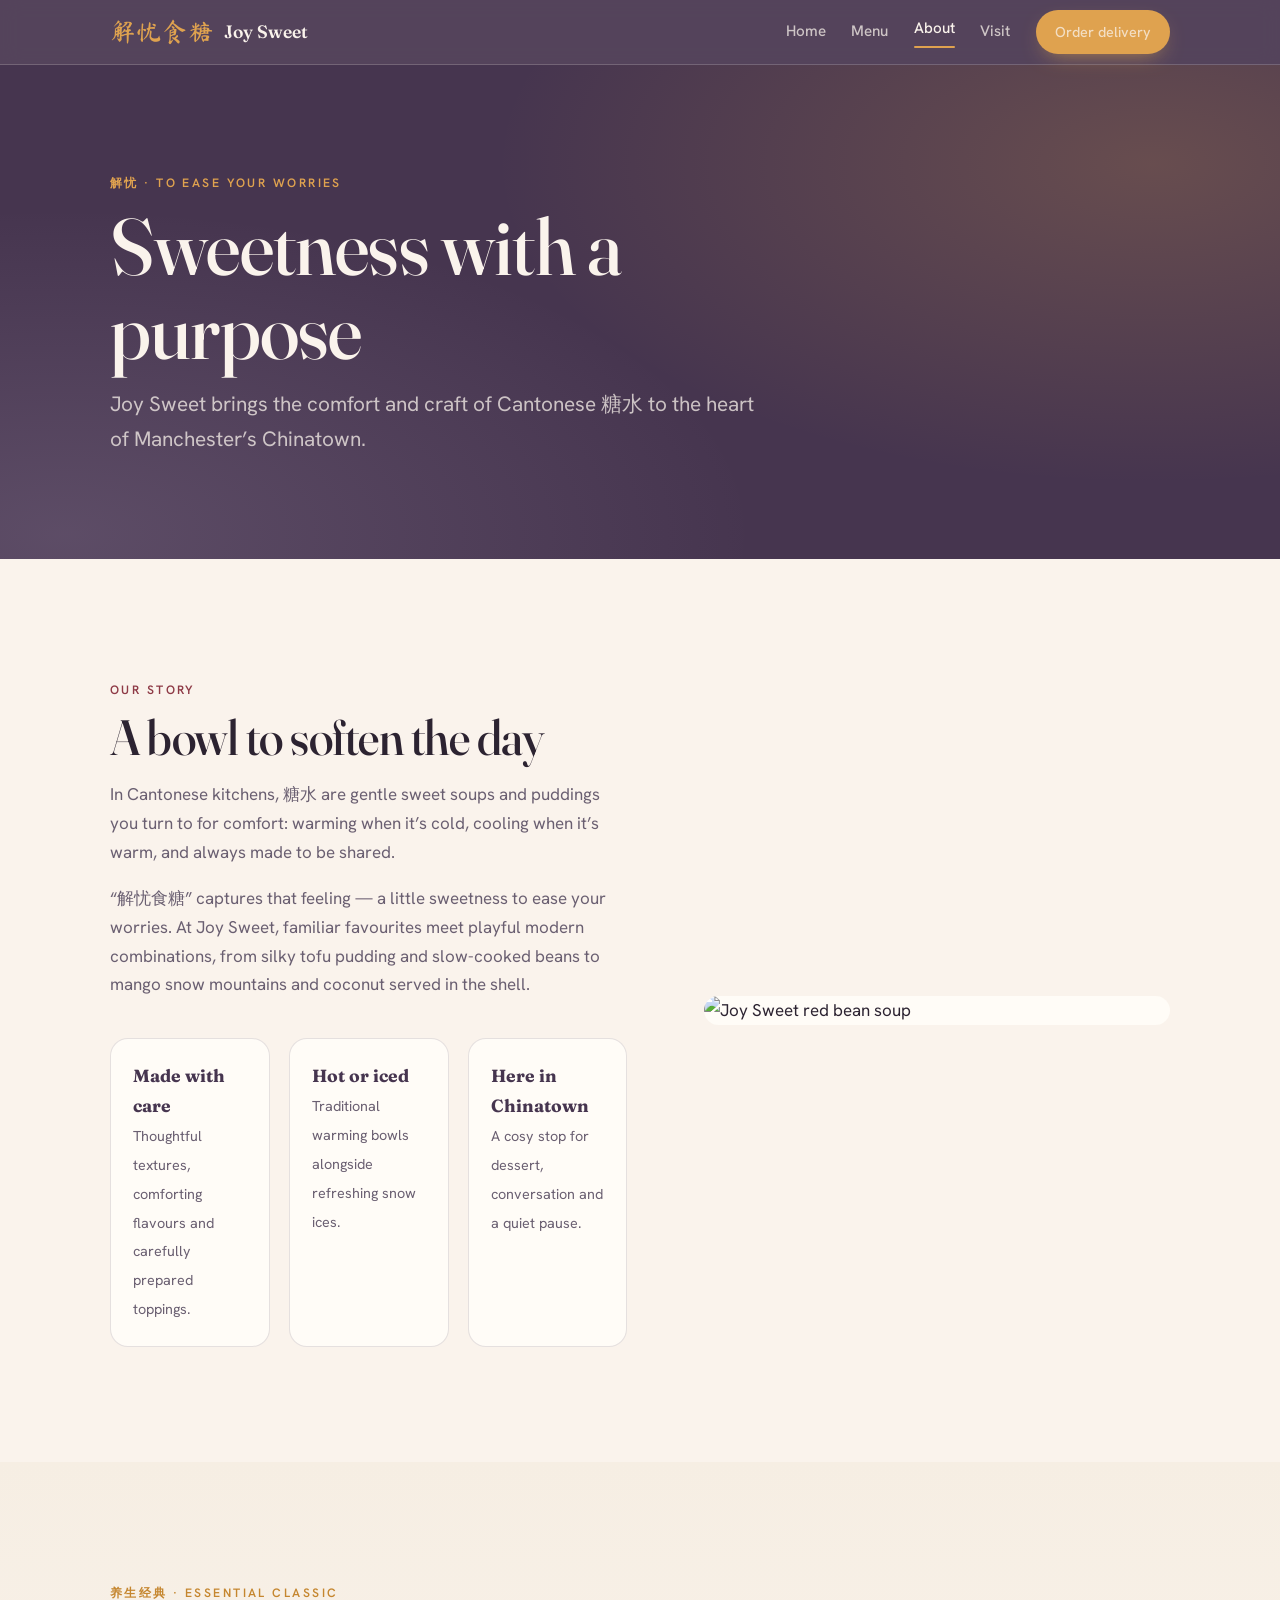
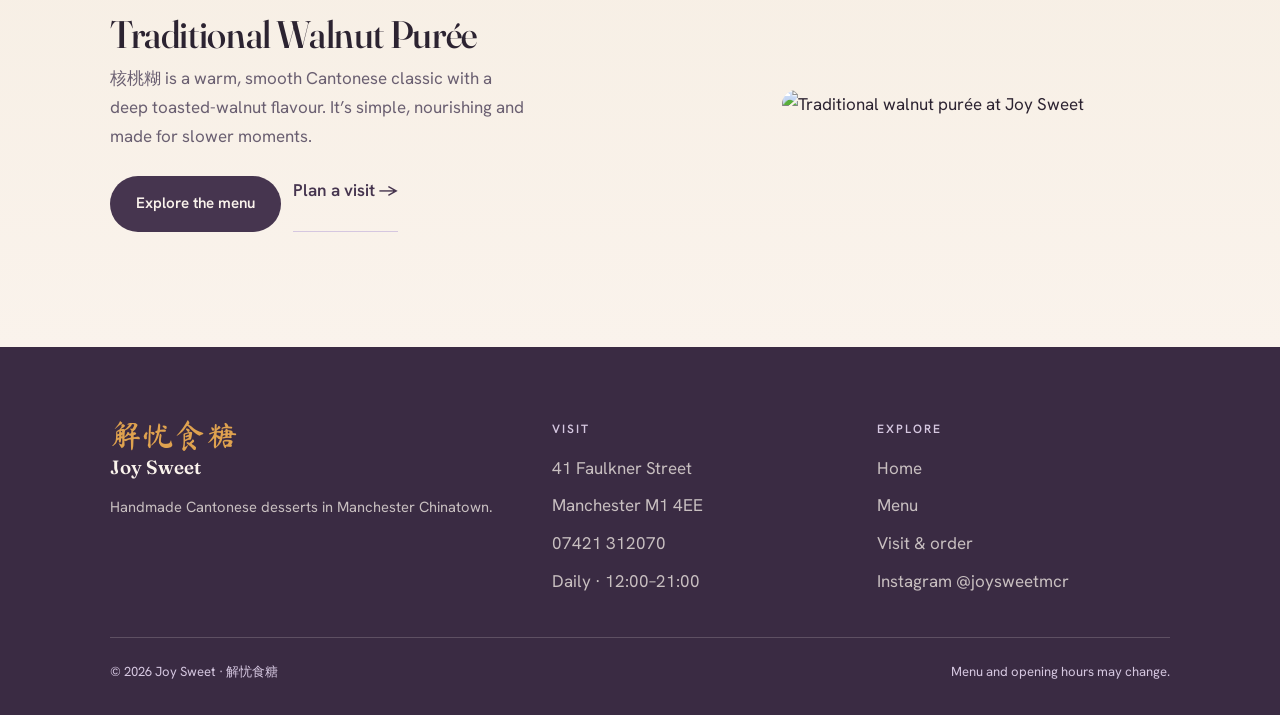
==== about.html @ 0fc414de "Add files via upload" ====
<!doctype html>
<html lang="en">
<head>
  <meta charset="UTF-8"><meta name="viewport" content="width=device-width, initial-scale=1.0">
  <title>Our Story | Joy Sweet · 解忧食糖</title>
  <meta name="description" content="Discover Joy Sweet’s comforting Cantonese dessert tradition in Manchester Chinatown.">
  <meta property="og:title" content="Our Story · Joy Sweet"><meta property="og:description" content="A little sweetness to ease your worries in Manchester Chinatown."><meta property="og:type" content="website"><meta property="og:image" content="https://joy-sweet-manchester-2.etant.chatgpt.site/images/og.png"><meta name="twitter:card" content="summary_large_image"><meta name="twitter:image" content="https://joy-sweet-manchester-2.etant.chatgpt.site/images/og.png">
  <link rel="preconnect" href="https://fonts.googleapis.com"><link rel="preconnect" href="https://fonts.gstatic.com" crossorigin><link href="https://fonts.googleapis.com/css2?family=Fraunces:ital,opsz,wght@0,9..144,400;0,9..144,500;0,9..144,600;1,9..144,400&family=Hanken+Grotesk:wght@400;500;600;700&family=Ma+Shan+Zheng&family=Noto+Serif+SC:wght@400;500;600&display=swap" rel="stylesheet"><link rel="stylesheet" href="/styles.css">
</head>
<body>
  <a class="skip-link" href="#main">Skip to content</a>
  <header class="nav"><div class="container nav__inner"><a class="brandmark" href="/" aria-label="Joy Sweet home"><span class="brush">解忧食糖</span><span class="en">Joy Sweet</span></a><button class="nav__toggle" id="navToggle" aria-label="Open menu" aria-expanded="false" aria-controls="navLinks"><svg viewBox="0 0 24 24" fill="none" stroke="currentColor" stroke-width="2" stroke-linecap="round" aria-hidden="true"><line x1="4" y1="7" x2="20" y2="7"/><line x1="4" y1="12" x2="20" y2="12"/><line x1="4" y1="17" x2="20" y2="17"/></svg></button><nav class="nav__links" id="navLinks" aria-label="Primary"><a href="/">Home</a><a href="/menu.html">Menu</a><a href="/about.html" aria-current="page">About</a><a href="/visit.html">Visit</a><a class="btn btn--honey" href="/visit.html#order">Order delivery</a></nav></div></header>

  <main id="main">
    <section class="page-hero"><div class="container"><span class="eyebrow">解忧 · To ease your worries</span><h1 class="display">Sweetness with a purpose</h1><p>Joy Sweet brings the comfort and craft of Cantonese 糖水 to the heart of Manchester’s Chinatown.</p></div></section>

    <section class="section"><div class="container intro-grid reveal"><div><span class="eyebrow" style="color:var(--bean)">Our story</span><h2 class="display">A bowl to soften the day</h2><p>In Cantonese kitchens, 糖水 are gentle sweet soups and puddings you turn to for comfort: warming when it’s cold, cooling when it’s warm, and always made to be shared.</p><p>“解忧食糖” captures that feeling — a little sweetness to ease your worries. At Joy Sweet, familiar favourites meet playful modern combinations, from silky tofu pudding and slow-cooked beans to mango snow mountains and coconut served in the shell.</p><div class="about-values"><div class="about-value"><b>Made with care</b><span>Thoughtful textures, comforting flavours and carefully prepared toppings.</span></div><div class="about-value"><b>Hot or iced</b><span>Traditional warming bowls alongside refreshing snow ices.</span></div><div class="about-value"><b>Here in Chinatown</b><span>A cosy stop for dessert, conversation and a quiet pause.</span></div></div></div><img src="/images/red-bean-soup-card.jpg" alt="Joy Sweet red bean soup"></div></section>

    <section class="section feature"><div class="container feature__grid reveal"><div><span class="eyebrow" style="color:var(--honey-deep)">养生经典 · Essential classic</span><h2 class="display">Traditional Walnut Purée</h2><p>核桃糊 is a warm, smooth Cantonese classic with a deep toasted-walnut flavour. It’s simple, nourishing and made for slower moments.</p><div class="page-actions"><a class="btn btn--ink" href="/menu.html">Explore the menu</a><a class="link-arrow" href="/visit.html">Plan a visit →</a></div></div><div class="feature__img"><img src="/images/walnut-puree.jpg" alt="Traditional walnut purée at Joy Sweet"></div></div></section>
  </main>

  <footer class="footer"><div class="container"><div class="footer__grid"><div><div class="brush">解忧食糖</div><div class="en">Joy Sweet</div><p>Handmade Cantonese desserts in Manchester Chinatown.</p></div><div><h4>Visit</h4><ul><li>41 Faulkner Street</li><li>Manchester M1 4EE</li><li><a href="tel:+447421312070">07421 312070</a></li><li>Daily · 12:00–21:00</li></ul></div><div><h4>Explore</h4><ul><li><a href="/">Home</a></li><li><a href="/menu.html">Menu</a></li><li><a href="/visit.html">Visit &amp; order</a></li><li><a href="https://www.instagram.com/joysweetmcr/" target="_blank" rel="noopener">Instagram @joysweetmcr</a></li></ul></div></div><div class="footer__bottom"><span>© <span data-current-year></span> Joy Sweet · 解忧食糖</span><span>Menu and opening hours may change.</span></div></div></footer>
  <script src="/site.js" defer></script>
</body>
</html>
---- styles.css ----
:root{
    --taro-deep:#46354F; --taro-deeper:#3A2B43; --taro:#7E6196; --taro-light:#D5C7E0;
    --cream:#FAF3EC; --milk:#FFFCF7; --honey:#DFA24F; --honey-deep:#C5862F;
    --bean:#8E3A46; --ink:#2C2331; --ink-soft:#6A5F71;
    --line:rgba(70,53,79,0.14); --line-dark:rgba(255,250,243,0.18); --cream-dim:rgba(250,243,236,0.74);
    --steam:rgba(255,250,243,0.9); --maxw:1140px;
  }
  *{box-sizing:border-box;}
  html{scroll-behavior:smooth;}
  body{margin:0;background:var(--cream);color:var(--ink);font-family:"Hanken Grotesk",system-ui,-apple-system,"Segoe UI",sans-serif;font-size:clamp(1rem,0.96rem + 0.2vw,1.0625rem);line-height:1.7;-webkit-font-smoothing:antialiased;text-rendering:optimizeLegibility;}
  img{max-width:100%;display:block;}
  a{color:inherit;}
  .display{font-family:"Fraunces",Georgia,serif;font-variation-settings:"opsz" 120;font-weight:500;line-height:1.05;letter-spacing:-0.01em;}
  .brush{font-family:"Ma Shan Zheng","Noto Serif SC",serif;font-weight:400;line-height:1;}
  .zh{font-family:"Noto Serif SC",serif;}
  .eyebrow{font-family:"Hanken Grotesk",sans-serif;font-weight:600;font-size:0.76rem;letter-spacing:0.2em;text-transform:uppercase;}
  .container{width:100%;max-width:var(--maxw);margin-inline:auto;padding-inline:clamp(1.25rem,5vw,2.5rem);}
  .section{padding-block:clamp(4.5rem,9vw,8rem);}
  .section--deep{background:var(--taro-deep);color:var(--cream);}
  section[id]{scroll-margin-top:84px;}

  .btn{display:inline-flex;align-items:center;gap:0.55em;padding:0.92em 1.65em;border-radius:999px;font-family:"Hanken Grotesk",sans-serif;font-weight:600;font-size:0.95rem;text-decoration:none;border:1.5px solid transparent;cursor:pointer;transition:transform .25s ease,background .25s ease,color .25s ease,border-color .25s ease;}
  .btn:active{transform:translateY(1px);}
  .btn--honey{background:var(--honey);color:#3a2912;box-shadow:0 8px 22px -10px rgba(223,162,79,.8);}
  .btn--honey:hover{background:var(--honey-deep);color:#2c1f0c;transform:translateY(-2px);}
  .btn--ghost{background:transparent;color:var(--cream);border-color:var(--line-dark);}
  .btn--ghost:hover{background:rgba(255,250,243,0.1);transform:translateY(-2px);}
  .btn .arrow{transition:transform .25s ease;}
  .btn:hover .arrow{transform:translateX(3px);}
  :focus-visible{outline:2.5px solid var(--honey);outline-offset:3px;border-radius:4px;}

  .nav{position:sticky;top:0;z-index:50;background:rgba(70,53,79,0.92);backdrop-filter:saturate(140%) blur(10px);color:var(--cream);border-bottom:1px solid var(--line-dark);}
  .nav__inner{display:flex;align-items:center;justify-content:space-between;min-height:64px;gap:1rem;}
  .brandmark{display:flex;align-items:center;gap:0.6rem;text-decoration:none;color:var(--cream);}
  .brandmark .brush{font-size:1.6rem;color:var(--honey);}
  .brandmark .en{font-family:"Fraunces",serif;font-variation-settings:"opsz" 40;font-weight:600;font-size:1.12rem;}
  .nav__links{display:flex;align-items:center;gap:1.6rem;}
  .nav__links a{text-decoration:none;font-weight:500;font-size:0.95rem;color:var(--cream-dim);transition:color .2s ease;}
  .nav__links a:hover{color:var(--cream);}
  .nav__links .btn{padding:0.62em 1.25em;font-size:0.9rem;}
  .nav__toggle{display:none;background:none;border:1px solid var(--line-dark);border-radius:10px;width:42px;height:38px;cursor:pointer;color:var(--cream);align-items:center;justify-content:center;}
  .nav__toggle svg{width:20px;height:20px;}

  .hero{position:relative;overflow:hidden;background:var(--taro-deep);color:var(--cream);padding-block:clamp(3rem,6vw,5rem) clamp(4rem,8vw,7rem);}
  .hero::before{content:"";position:absolute;inset:0;background:radial-gradient(120% 90% at 80% 22%,rgba(223,162,79,0.22),transparent 55%),radial-gradient(100% 80% at 10% 92%,rgba(213,199,224,0.18),transparent 60%);pointer-events:none;}
  .hero__grid{position:relative;display:grid;grid-template-columns:1.05fr 0.95fr;gap:clamp(1.5rem,4vw,3rem);align-items:center;}
  .hero__brand{margin:0.6rem 0 0.4rem;}
  .hero__brand .brush{display:block;font-size:clamp(3.4rem,9vw,6.4rem);color:var(--cream);text-shadow:0 2px 30px rgba(0,0,0,0.25);}
  .hero__brand .en{display:block;font-family:"Fraunces",serif;font-variation-settings:"opsz" 140;font-weight:500;font-size:clamp(1.6rem,3.4vw,2.4rem);color:var(--honey);margin-top:0.1rem;}
  .hero__eyebrow{color:var(--taro-light);display:inline-flex;align-items:center;gap:0.7rem;}
  .hero__eyebrow::before{content:"";width:26px;height:1.5px;background:var(--honey);display:inline-block;}
  .hero__lead{font-size:clamp(1.12rem,1.4vw + 0.8rem,1.42rem);line-height:1.55;color:var(--cream);max-width:30ch;margin:1.1rem 0 1.8rem;}
  .hero__cta{display:flex;flex-wrap:wrap;gap:0.8rem;}
  .hero__art{position:relative;display:flex;align-items:center;justify-content:center;}
  .plate{position:relative;width:min(100%,420px);aspect-ratio:1/1;border-radius:50%;background:radial-gradient(circle at 50% 42%,#FFFFFF 0%,#FCF6EE 62%,#F4EAD9 100%);box-shadow:0 0 0 1px rgba(255,250,243,0.25),0 0 0 12px rgba(255,250,243,0.06),0 40px 70px -34px rgba(0,0,0,0.65);display:flex;align-items:center;justify-content:center;overflow:hidden;}
  .plate img{width:90%;height:90%;object-fit:contain;filter:drop-shadow(0 12px 18px rgba(60,40,70,0.18));}
  .steam{position:absolute;top:-6%;left:50%;transform:translateX(-50%);width:46%;height:48%;pointer-events:none;z-index:2;}
  .steam path{opacity:0;}
  @media (prefers-reduced-motion:no-preference){.steam path{animation:steamRise 4.6s ease-in-out infinite;}.steam .s1{animation-delay:0s;}.steam .s2{animation-delay:1.5s;}.steam .s3{animation-delay:2.8s;}}
  @media (prefers-reduced-motion:reduce){.steam path{opacity:0.4;}}
  @keyframes steamRise{0%{opacity:0;transform:translateY(8px);}25%{opacity:0.5;}70%{opacity:0.28;}100%{opacity:0;transform:translateY(-14px);}}

  .story__grid{display:grid;grid-template-columns:1.25fr 0.75fr;gap:clamp(2rem,5vw,4rem);align-items:center;}
  .story h2{margin:0.6rem 0 0;font-size:clamp(2rem,1.4rem + 2.6vw,3.1rem);}
  .story p{color:var(--ink-soft);max-width:54ch;margin:1.2rem 0 0;}
  .story p strong{color:var(--ink);font-weight:600;}
  .marks{display:flex;flex-wrap:wrap;gap:1.4rem 2rem;margin-top:2rem;padding-top:1.6rem;border-top:1px solid var(--line);}
  .mark{display:flex;flex-direction:column;line-height:1.2;}
  .mark b{font-family:"Fraunces",serif;font-variation-settings:"opsz" 40;font-weight:600;font-size:1.05rem;color:var(--taro-deep);}
  .mark span{font-size:0.85rem;color:var(--ink-soft);}
  .story__art{display:flex;align-items:center;justify-content:center;}
  .story__circle{width:min(100%,330px);aspect-ratio:1/1;border-radius:50%;background:radial-gradient(circle at 50% 45%,#FFFDF9,#F3E8D7);box-shadow:0 26px 50px -34px rgba(70,53,79,0.55),0 0 0 1px var(--line);display:flex;align-items:center;justify-content:center;overflow:hidden;}
  .story__circle img{width:92%;height:92%;object-fit:contain;}

  .feature{background:linear-gradient(180deg,#F6EEE3,var(--cream));}
  .feature__grid{display:grid;grid-template-columns:1fr 0.8fr;gap:clamp(1.5rem,5vw,3.5rem);align-items:center;}
  .feature h2{margin:0.5rem 0 0.6rem;font-size:clamp(1.7rem,1.3rem + 1.8vw,2.4rem);}
  .feature p{margin:0;color:var(--ink-soft);max-width:42ch;}
  .feature__img{display:flex;justify-content:center;}
  .feature__img img{width:min(100%,330px);border-radius:18px;box-shadow:0 24px 46px -28px rgba(70,53,79,0.55);}

  .menu__head{display:flex;flex-wrap:wrap;align-items:flex-end;justify-content:space-between;gap:1rem;margin-bottom:3rem;}
  .menu__head h2{margin:0.5rem 0 0;font-size:clamp(2rem,1.4rem + 2.6vw,3rem);}
  .menu__head p{margin:0;color:var(--ink-soft);max-width:34ch;}
  .cat{margin-bottom:3rem;}
  .cat:last-child{margin-bottom:0;}
  .cat__head{display:flex;align-items:center;gap:0.9rem;margin-bottom:1.5rem;}
  .cat__head .eyebrow{color:var(--taro);white-space:nowrap;}
  .cat__head .cat__zh{color:var(--bean);font-size:1.05rem;white-space:nowrap;}
  .cat__head .rule{flex:1;height:1px;background:var(--line);}
  .menu__grid{display:grid;grid-template-columns:repeat(3,1fr);gap:1.4rem;}
  .card{background:var(--milk);border:1px solid var(--line);border-radius:20px;overflow:hidden;display:flex;flex-direction:column;transition:transform .3s ease,box-shadow .3s ease,border-color .3s ease;}
  .card:hover{transform:translateY(-5px);box-shadow:0 22px 40px -26px rgba(46,35,49,0.45);border-color:transparent;}
  .card__media{aspect-ratio:5/4;background:#FFFFFF;display:flex;align-items:center;justify-content:center;position:relative;padding:14px;border-bottom:1px solid var(--line);}
  .card__media img{width:100%;height:100%;object-fit:contain;}
  .card__media img.card-image--compact{width:82%;height:82%;margin:9% auto;}
  .card__body{padding:1.05rem 1.25rem 1.35rem;display:flex;flex-direction:column;gap:0.15rem;flex:1;}
  .card__titles{display:flex;align-items:baseline;justify-content:space-between;gap:0.6rem;}
  .card h3{font-family:"Fraunces",serif;font-variation-settings:"opsz" 36;font-weight:600;font-size:1.15rem;margin:0;line-height:1.2;}
  .card__zh{font-family:"Noto Serif SC",serif;font-size:0.92rem;color:var(--taro);margin-top:0.05rem;}
  .card__price{font-family:"Fraunces",serif;font-weight:600;font-size:1.02rem;color:var(--bean);white-space:nowrap;}
  .card__price--new{color:var(--honey-deep);}
  .card__desc{font-size:0.9rem;color:var(--ink-soft);line-height:1.5;margin-top:0.45rem;}
  .badge{position:absolute;top:0.7rem;left:0.7rem;background:var(--taro-deep);color:var(--cream);font-size:0.68rem;font-weight:700;letter-spacing:0.05em;padding:0.3em 0.75em;border-radius:999px;text-transform:uppercase;}
  .menu__foot{margin-top:2.6rem;display:flex;flex-wrap:wrap;align-items:center;gap:0.4rem 1.4rem;font-size:0.95rem;color:var(--ink-soft);}
  .menu__foot a{color:var(--taro-deep);font-weight:600;text-decoration:none;border-bottom:1.5px solid var(--taro-light);}
  .menu__foot a:hover{border-color:var(--taro-deep);}

  .build__head{margin-bottom:2.4rem;}
  .build__head h2{margin:0.5rem 0 0.5rem;font-size:clamp(2rem,1.4rem + 2.6vw,3rem);color:var(--cream);}
  .build__head p{margin:0;color:var(--taro-light);max-width:46ch;}
  .build__grid{display:grid;grid-template-columns:0.8fr 1.2fr;gap:clamp(2rem,5vw,4rem);}
  .build__col h3{font-family:"Fraunces",serif;font-variation-settings:"opsz" 40;font-weight:600;color:var(--honey);font-size:1.15rem;margin:0 0 1rem;letter-spacing:0.01em;}
  .blist{list-style:none;margin:0;padding:0;}
  .blist li{display:flex;align-items:baseline;gap:0.5rem;padding:0.5rem 0;border-bottom:1px solid var(--line-dark);}
  .blist .bz{font-family:"Noto Serif SC",serif;color:var(--cream);font-size:1rem;}
  .blist .be{color:var(--taro-light);font-size:0.85rem;}
  .blist .bl{flex:1;border-bottom:1px dotted rgba(255,250,243,0.28);transform:translateY(-3px);min-width:18px;}
  .blist .bp{color:var(--honey);font-weight:600;font-size:0.95rem;white-space:nowrap;}
  .toppings .blist{column-count:2;column-gap:2rem;}
  .toppings .blist li{break-inside:avoid;}

  .fullmenu__head{text-align:center;max-width:46ch;margin:0 auto 2.6rem;}
  .fullmenu__head h2{margin:0.5rem 0 0.6rem;font-size:clamp(2rem,1.4rem + 2.6vw,3rem);}
  .fullmenu__head p{margin:0;color:var(--ink-soft);}
  .sheets{display:flex;flex-direction:column;gap:1.4rem;max-width:720px;margin:0 auto;}
  .sheet{display:block;width:100%;padding:0;border:1px solid var(--line);border-radius:14px;overflow:hidden;background:#fff;cursor:zoom-in;box-shadow:0 18px 40px -30px rgba(70,53,79,0.5);transition:transform .25s ease,box-shadow .25s ease;}
  .sheet:hover{transform:translateY(-3px);box-shadow:0 26px 50px -30px rgba(70,53,79,0.6);}
  .sheet img{width:100%;}
  .lightbox{position:fixed;inset:0;z-index:100;background:rgba(40,28,45,0.92);display:none;align-items:center;justify-content:center;padding:3vmin;cursor:zoom-out;}
  .lightbox.open{display:flex;}
  .lightbox img{max-width:96vw;max-height:94vh;border-radius:8px;box-shadow:0 30px 80px rgba(0,0,0,0.6);}
  .lightbox__close{position:absolute;top:18px;right:22px;color:var(--cream);font-size:2rem;line-height:1;background:none;border:none;cursor:pointer;}

  .visit__top{position:relative;height:48px;margin-top:-1px;}
  .visit__top svg{display:block;width:100%;height:100%;}
  .visit__grid{display:grid;grid-template-columns:1fr 0.9fr;gap:clamp(2rem,5vw,4rem);align-items:start;}
  .visit h2{margin:0.5rem 0 1.4rem;font-size:clamp(2rem,1.4rem + 2.6vw,3rem);color:var(--cream);}
  .info{display:flex;flex-direction:column;gap:1.4rem;}
  .info__row{display:flex;gap:0.9rem;align-items:flex-start;}
  .info__row svg{flex:none;width:22px;height:22px;color:var(--honey);margin-top:0.2rem;}
  .info__row .lbl{font-size:0.75rem;letter-spacing:0.16em;text-transform:uppercase;color:var(--taro-light);font-weight:600;}
  .info__row .val{color:var(--cream);line-height:1.55;}
  .info__row .val a{color:var(--cream);text-decoration:none;border-bottom:1px solid var(--line-dark);}
  .info__row .val a:hover{border-color:var(--honey);}
  .order-row{display:flex;flex-wrap:wrap;gap:0.7rem;margin-top:2rem;}
  .ig-link{display:inline-flex;align-items:center;gap:0.5rem;margin-top:1.4rem;color:var(--taro-light);text-decoration:none;font-weight:500;}
  .ig-link:hover{color:var(--cream);}
  .ig-link svg{width:20px;height:20px;}
  .locard{background:linear-gradient(160deg,#52406B,#3C2D49);border:1px solid var(--line-dark);border-radius:22px;padding:1.8rem;box-shadow:0 30px 60px -40px rgba(0,0,0,0.7);}
  .locard__pin{display:flex;align-items:center;gap:0.8rem;margin-bottom:1.1rem;}
  .locard__pin svg{width:40px;height:40px;color:var(--honey);}
  .locard__pin .brush{font-size:1.7rem;color:var(--cream);}
  .locard__addr{font-family:"Fraunces",serif;font-variation-settings:"opsz" 40;font-weight:500;font-size:1.32rem;color:var(--cream);line-height:1.3;}
  .locard__sub{color:var(--taro-light);margin:0.4rem 0 1.4rem;font-size:0.95rem;}
  .locard hr{border:none;border-top:1px solid var(--line-dark);margin:1.3rem 0;}
  .locard__hours{display:grid;grid-template-columns:auto auto;gap:0.4rem 1.2rem;font-size:0.95rem;color:var(--cream-dim);}
  .locard__hours b{color:var(--cream);font-weight:600;}

  .footer{background:var(--taro-deeper);color:var(--cream-dim);padding-block:clamp(3rem,6vw,4.5rem) 2rem;}
  .footer__grid{display:grid;grid-template-columns:1.4fr 1fr 1fr;gap:2rem;}
  .footer .brush{font-size:2rem;color:var(--honey);}
  .footer .en{font-family:"Fraunces",serif;font-variation-settings:"opsz" 40;font-weight:600;color:var(--cream);font-size:1.2rem;}
  .footer p{margin:0.7rem 0 0;font-size:0.92rem;line-height:1.6;}
  .footer h4{font-size:0.75rem;letter-spacing:0.16em;text-transform:uppercase;color:var(--taro-light);margin:0 0 0.9rem;font-weight:600;}
  .footer ul{list-style:none;padding:0;margin:0;display:flex;flex-direction:column;gap:0.55rem;}
  .footer a{text-decoration:none;color:var(--cream-dim);}
  .footer a:hover{color:var(--cream);}
  .footer__bottom{margin-top:2.6rem;padding-top:1.4rem;border-top:1px solid var(--line-dark);display:flex;flex-wrap:wrap;gap:0.6rem 1.5rem;justify-content:space-between;font-size:0.82rem;color:var(--taro-light);}

  .reveal{opacity:0;transform:translateY(20px);transition:opacity .7s ease,transform .7s ease;}
  .reveal.is-visible{opacity:1;transform:none;}
  @media (prefers-reduced-motion:reduce){.reveal{opacity:1;transform:none;transition:none;}}

  @media (max-width:920px){
    .hero__grid{grid-template-columns:1fr;}
    .hero__art{order:-1;}
    .plate{width:min(72%,340px);}
    .story__grid{grid-template-columns:1fr;}
    .story__art{order:-1;}
    .feature__grid{grid-template-columns:1fr;}
    .feature__img{order:-1;}
    .visit__grid{grid-template-columns:1fr;}
    .menu__grid{grid-template-columns:repeat(2,1fr);}
    .build__grid{grid-template-columns:1fr;}
    .footer__grid{grid-template-columns:1fr 1fr;}
  }
  @media (max-width:680px){
    .nav__links{position:absolute;top:64px;left:0;right:0;flex-direction:column;align-items:stretch;gap:0;background:var(--taro-deep);border-bottom:1px solid var(--line-dark);padding:0.6rem 1.25rem 1.1rem;display:none;}
    .nav__links.is-open{display:flex;}
    .nav__links a{padding:0.7rem 0;border-bottom:1px solid var(--line-dark);}
    .nav__links .btn{margin-top:0.7rem;justify-content:center;}
    .nav__toggle{display:inline-flex;}
    .menu__grid{grid-template-columns:1fr;}
    .toppings .blist{column-count:1;}
    .footer__grid{grid-template-columns:1fr;}
  }

  .nav__links a[aria-current="page"]{color:var(--cream);}
  .nav__links a[aria-current="page"]::after{content:"";display:block;height:2px;margin-top:0.2rem;background:var(--honey);border-radius:999px;}
  .page-hero{background:var(--taro-deep);color:var(--cream);padding-block:clamp(3.5rem,8vw,6.5rem);position:relative;overflow:hidden;}
  .page-hero::before{content:"";position:absolute;inset:0;background:radial-gradient(95% 120% at 90% 20%,rgba(223,162,79,.22),transparent 54%),radial-gradient(90% 110% at 5% 95%,rgba(213,199,224,.16),transparent 60%);}
  .page-hero .container{position:relative;}
  .page-hero h1{font-size:clamp(2.6rem,1.8rem + 4vw,5rem);margin:0.5rem 0 0.85rem;max-width:11ch;}
  .page-hero p{font-size:clamp(1.05rem,.95rem + .5vw,1.3rem);max-width:54ch;color:var(--cream-dim);margin:0;}
  .page-hero .eyebrow{color:var(--honey);}
  .intro-grid{display:grid;grid-template-columns:1fr .9fr;gap:clamp(2rem,6vw,5rem);align-items:center;}
  .intro-grid h2{font-size:clamp(2rem,1.4rem + 2.6vw,3.1rem);margin:.5rem 0 1rem;}
  .intro-grid p{color:var(--ink-soft);max-width:58ch;}
  .intro-grid img{border-radius:24px;background:var(--milk);box-shadow:0 28px 56px -38px rgba(70,53,79,.7);}
  .home-favourites{background:linear-gradient(180deg,var(--cream),#F6EEE3);}
  .section-heading{display:flex;align-items:end;justify-content:space-between;gap:1.5rem;margin-bottom:2.6rem;}
  .section-heading h2{font-size:clamp(2rem,1.4rem + 2.6vw,3rem);margin:.5rem 0 0;}
  .section-heading p{margin:0;color:var(--ink-soft);max-width:34ch;}
  .quick-visit{display:grid;grid-template-columns:1.15fr .85fr;gap:1.5rem;align-items:stretch;}
  .quick-visit__panel{background:var(--taro-deep);color:var(--cream);padding:clamp(2rem,5vw,4rem);border-radius:26px;}
  .quick-visit__panel h2{font-size:clamp(2rem,1.4rem + 2.6vw,3rem);margin:.5rem 0 1rem;}
  .quick-visit__panel p{color:var(--taro-light);max-width:46ch;}
  .quick-visit__facts{display:grid;gap:1rem;margin:1.8rem 0;}
  .quick-visit__facts strong{display:block;color:var(--honey);font-size:.76rem;letter-spacing:.14em;text-transform:uppercase;}
  .quick-visit__art{border-radius:26px;overflow:hidden;background:var(--milk);display:flex;align-items:center;justify-content:center;min-height:320px;}
  .quick-visit__art img{width:90%;height:90%;object-fit:contain;}
  .menu-note{background:#F2E6D9;border:1px solid var(--line);border-radius:18px;padding:1rem 1.2rem;margin-bottom:3rem;color:var(--ink-soft);}
  .menu-note strong{color:var(--bean);}
  .price-sections{display:grid;gap:3.5rem;}
  .price-section__head{display:flex;align-items:center;gap:.9rem;margin-bottom:1rem;}
  .price-section__head h2{font-family:"Fraunces",serif;font-size:clamp(1.45rem,1.2rem + 1vw,2rem);margin:0;color:var(--taro-deep);}
  .price-section__head .zh{color:var(--bean);}
  .price-section__head::after{content:"";height:1px;background:var(--line);flex:1;}
  .price-list{display:grid;grid-template-columns:repeat(2,minmax(0,1fr));gap:.7rem 2rem;}
  .price-item{display:grid;grid-template-columns:minmax(0,1fr) auto;gap:.15rem 1rem;padding:.82rem 0;border-bottom:1px solid var(--line);align-items:baseline;}
  .price-item__name{font-family:"Fraunces",serif;font-weight:600;line-height:1.25;}
  .price-item__zh{grid-column:1;color:var(--taro);font-family:"Noto Serif SC",serif;font-size:.88rem;}
  .price-item__price{grid-column:2;grid-row:1 / span 2;color:var(--bean);font-family:"Fraunces",serif;font-weight:600;white-space:nowrap;}
  .menu-sheets{background:linear-gradient(180deg,#F6EEE3,var(--cream));}
  .menu-page .menu-note,.menu-page .price-sections{display:none;}
  .about-values{display:grid;grid-template-columns:repeat(3,1fr);gap:1.2rem;margin-top:2.4rem;}
  .about-value{padding:1.4rem;border:1px solid var(--line);border-radius:18px;background:var(--milk);}
  .about-value b{font-family:"Fraunces",serif;color:var(--taro-deep);display:block;font-size:1.1rem;}
  .about-value span{color:var(--ink-soft);font-size:.9rem;}
  .visit-page{background:var(--taro-deep);color:var(--cream);}
  .visit-page .visit__grid{padding-block:clamp(4.5rem,9vw,8rem);}
  .map-card{min-height:440px;display:flex;flex-direction:column;justify-content:center;}
  .page-actions{display:flex;flex-wrap:wrap;gap:.75rem;margin-top:1.6rem;}
  .btn--ink{background:var(--taro-deep);color:var(--cream);}
  .btn--ink:hover{background:var(--taro-deeper);transform:translateY(-2px);}
  .link-arrow{color:var(--taro-deep);font-weight:600;text-decoration:none;border-bottom:1.5px solid var(--taro-light);}
  .link-arrow:hover{border-color:var(--taro-deep);}
  .skip-link{position:fixed;left:1rem;top:1rem;z-index:200;background:var(--honey);color:var(--ink);padding:.7rem 1rem;border-radius:10px;transform:translateY(-150%);transition:transform .2s;}
  .skip-link:focus{transform:none;}
  @media (max-width:920px){.intro-grid,.quick-visit{grid-template-columns:1fr;}.quick-visit__art{min-height:260px;}.about-values{grid-template-columns:1fr;}}
  @media (max-width:680px){.price-list{grid-template-columns:1fr;}.section-heading{align-items:start;flex-direction:column;}.nav__links a[aria-current="page"]::after{display:none;}}
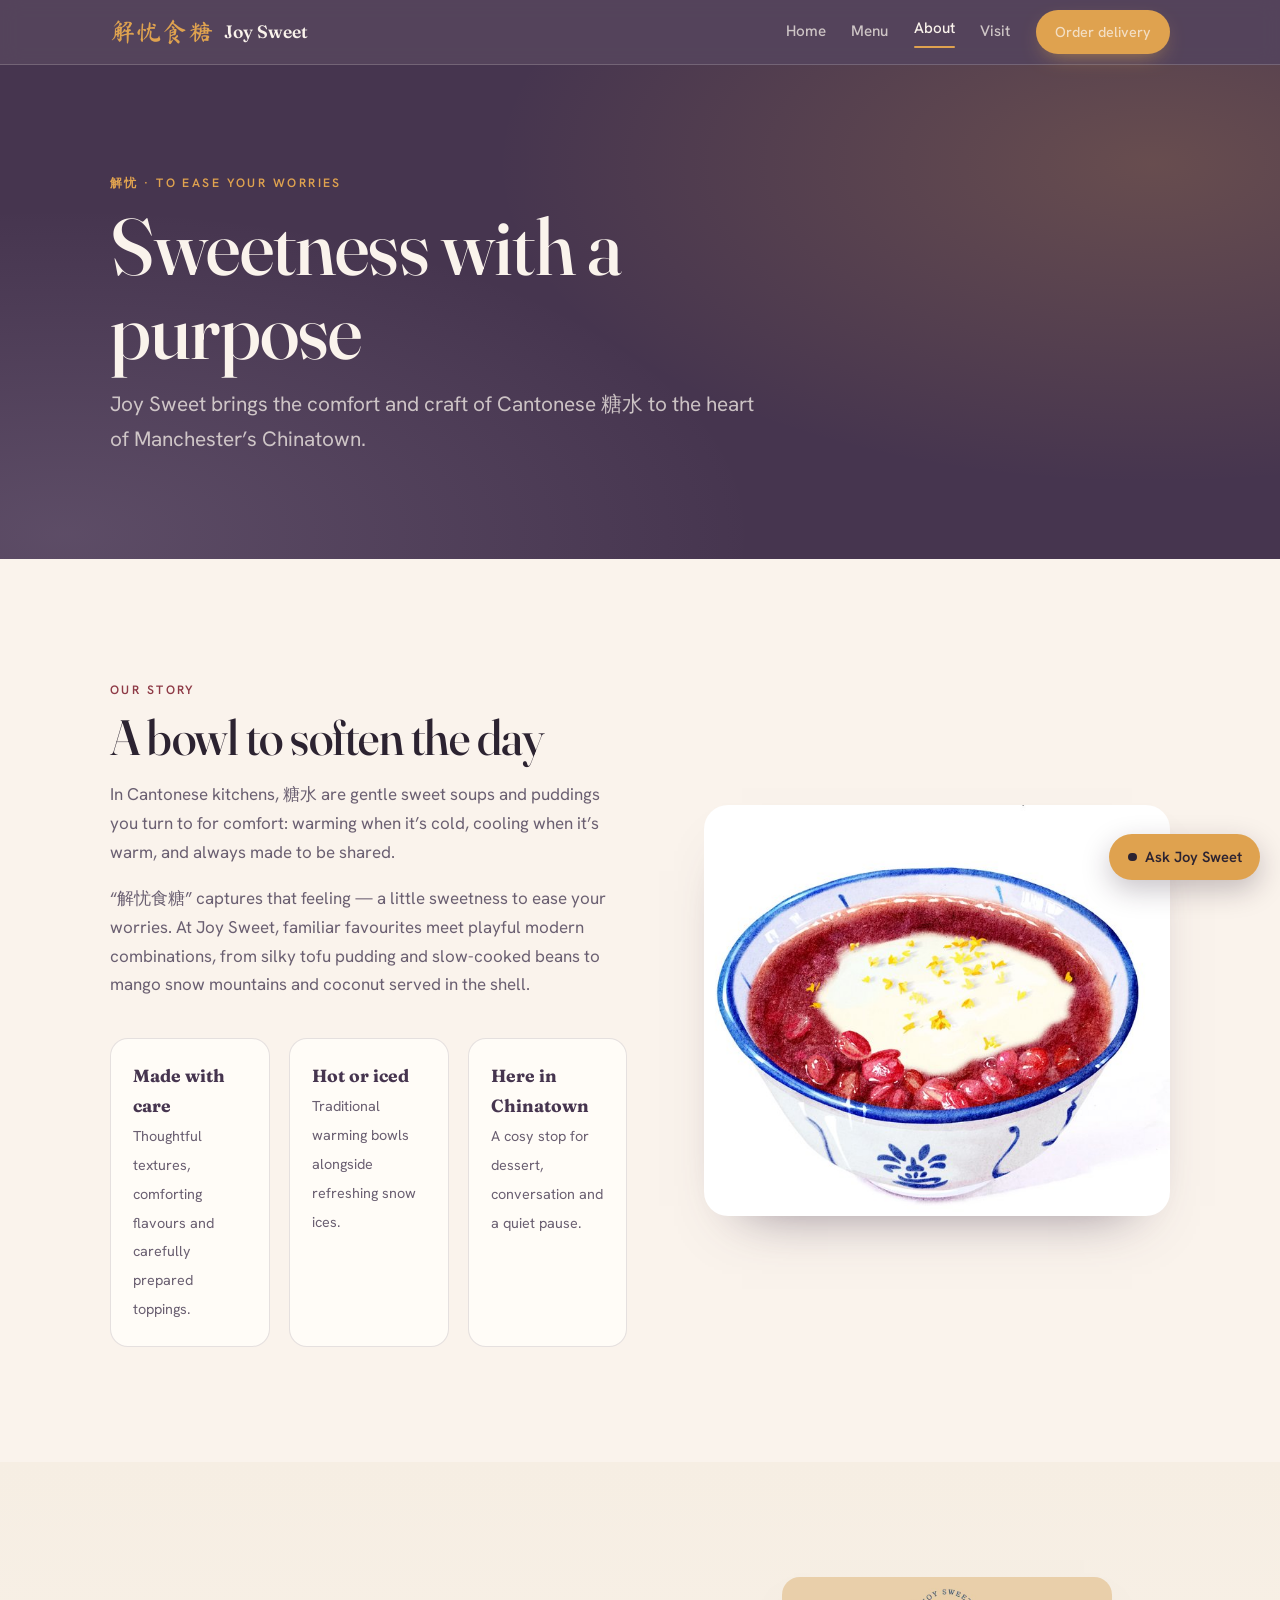
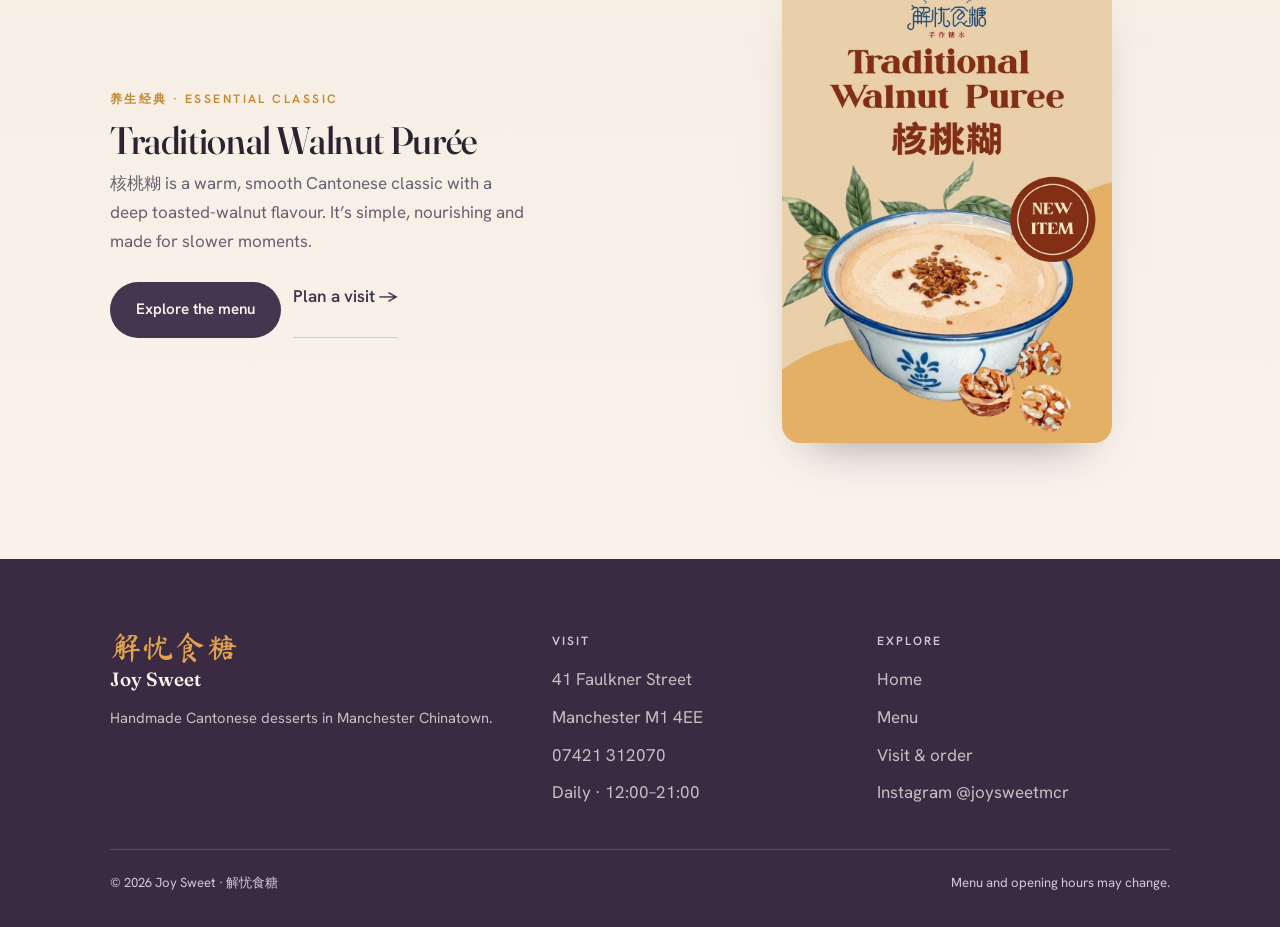
==== commit b020f8a9: "Add files via upload" ====
--- a/about.html
+++ b/about.html
@@ -14,9 +14,9 @@
   <main id="main">
     <section class="page-hero"><div class="container"><span class="eyebrow">解忧 · To ease your worries</span><h1 class="display">Sweetness with a purpose</h1><p>Joy Sweet brings the comfort and craft of Cantonese 糖水 to the heart of Manchester’s Chinatown.</p></div></section>
 
-    <section class="section"><div class="container intro-grid reveal"><div><span class="eyebrow" style="color:var(--bean)">Our story</span><h2 class="display">A bowl to soften the day</h2><p>In Cantonese kitchens, 糖水 are gentle sweet soups and puddings you turn to for comfort: warming when it’s cold, cooling when it’s warm, and always made to be shared.</p><p>“解忧食糖” captures that feeling — a little sweetness to ease your worries. At Joy Sweet, familiar favourites meet playful modern combinations, from silky tofu pudding and slow-cooked beans to mango snow mountains and coconut served in the shell.</p><div class="about-values"><div class="about-value"><b>Made with care</b><span>Thoughtful textures, comforting flavours and carefully prepared toppings.</span></div><div class="about-value"><b>Hot or iced</b><span>Traditional warming bowls alongside refreshing snow ices.</span></div><div class="about-value"><b>Here in Chinatown</b><span>A cosy stop for dessert, conversation and a quiet pause.</span></div></div></div><img src="/images/red-bean-soup-card.jpg" alt="Joy Sweet red bean soup"></div></section>
+    <section class="section"><div class="container intro-grid reveal"><div><span class="eyebrow" style="color:var(--bean)">Our story</span><h2 class="display">A bowl to soften the day</h2><p>In Cantonese kitchens, 糖水 are gentle sweet soups and puddings you turn to for comfort: warming when it’s cold, cooling when it’s warm, and always made to be shared.</p><p>“解忧食糖” captures that feeling — a little sweetness to ease your worries. At Joy Sweet, familiar favourites meet playful modern combinations, from silky tofu pudding and slow-cooked beans to mango snow mountains and coconut served in the shell.</p><div class="about-values"><div class="about-value"><b>Made with care</b><span>Thoughtful textures, comforting flavours and carefully prepared toppings.</span></div><div class="about-value"><b>Hot or iced</b><span>Traditional warming bowls alongside refreshing snow ices.</span></div><div class="about-value"><b>Here in Chinatown</b><span>A cosy stop for dessert, conversation and a quiet pause.</span></div></div></div><img src="[data-uri]" alt="Joy Sweet red bean soup"></div></section>
 
-    <section class="section feature"><div class="container feature__grid reveal"><div><span class="eyebrow" style="color:var(--honey-deep)">养生经典 · Essential classic</span><h2 class="display">Traditional Walnut Purée</h2><p>核桃糊 is a warm, smooth Cantonese classic with a deep toasted-walnut flavour. It’s simple, nourishing and made for slower moments.</p><div class="page-actions"><a class="btn btn--ink" href="/menu.html">Explore the menu</a><a class="link-arrow" href="/visit.html">Plan a visit →</a></div></div><div class="feature__img"><img src="/images/walnut-puree.jpg" alt="Traditional walnut purée at Joy Sweet"></div></div></section>
+    <section class="section feature"><div class="container feature__grid reveal"><div><span class="eyebrow" style="color:var(--honey-deep)">养生经典 · Essential classic</span><h2 class="display">Traditional Walnut Purée</h2><p>核桃糊 is a warm, smooth Cantonese classic with a deep toasted-walnut flavour. It’s simple, nourishing and made for slower moments.</p><div class="page-actions"><a class="btn btn--ink" href="/menu.html">Explore the menu</a><a class="link-arrow" href="/visit.html">Plan a visit →</a></div></div><div class="feature__img"><img src="[data-uri]" alt="Traditional walnut purée at Joy Sweet"></div></div></section>
   </main>
 
   <footer class="footer"><div class="container"><div class="footer__grid"><div><div class="brush">解忧食糖</div><div class="en">Joy Sweet</div><p>Handmade Cantonese desserts in Manchester Chinatown.</p></div><div><h4>Visit</h4><ul><li>41 Faulkner Street</li><li>Manchester M1 4EE</li><li><a href="tel:+447421312070">07421 312070</a></li><li>Daily · 12:00–21:00</li></ul></div><div><h4>Explore</h4><ul><li><a href="/">Home</a></li><li><a href="/menu.html">Menu</a></li><li><a href="/visit.html">Visit &amp; order</a></li><li><a href="https://www.instagram.com/joysweetmcr/" target="_blank" rel="noopener">Instagram @joysweetmcr</a></li></ul></div></div><div class="footer__bottom"><span>© <span data-current-year></span> Joy Sweet · 解忧食糖</span><span>Menu and opening hours may change.</span></div></div></footer>
--- a/styles.css
+++ b/styles.css
@@ -234,6 +234,24 @@
   .price-item__price{grid-column:2;grid-row:1 / span 2;color:var(--bean);font-family:"Fraunces",serif;font-weight:600;white-space:nowrap;}
   .menu-sheets{background:linear-gradient(180deg,#F6EEE3,var(--cream));}
   .menu-page .menu-note,.menu-page .price-sections{display:none;}
+  .image-missing{display:flex!important;align-items:center;justify-content:center;background:linear-gradient(135deg,var(--taro-deep),var(--taro));color:var(--cream);min-height:120px;}
+  .image-fallback{font-family:"Fraunces",serif;font-size:1.15rem;text-align:center;padding:1rem;max-width:18ch;}
+  .chat-launcher{position:fixed;right:1.25rem;bottom:1.25rem;z-index:20;border:0;border-radius:999px;padding:.85rem 1.15rem;background:var(--honey);color:var(--ink);font:600 .92rem "Hanken Grotesk",sans-serif;box-shadow:0 10px 28px rgba(38,22,43,.25);cursor:pointer;display:flex;align-items:center;gap:.5rem;}
+  .chat-launcher__dot{width:.55rem;height:.55rem;background:var(--ink);border-radius:50%;display:inline-block;}
+  .chat-panel{position:fixed;right:1.25rem;bottom:4.9rem;width:min(360px,calc(100vw - 2rem));z-index:21;background:var(--cream);border:1px solid var(--line);border-radius:18px;box-shadow:0 18px 48px rgba(38,22,43,.26);overflow:hidden;}
+  .chat-panel__head{display:flex;justify-content:space-between;gap:1rem;padding:1.1rem 1.15rem;background:var(--taro-deep);color:var(--cream);}
+  .chat-panel__head h2{font:500 1.35rem "Fraunces",serif;margin:.25rem 0 0;}
+  .chat-panel__head .eyebrow{color:var(--honey);font-size:.68rem;}
+  .chat-close{border:0;background:transparent;color:var(--cream);font-size:1.6rem;line-height:1;cursor:pointer;}
+  .chat-messages{display:flex;flex-direction:column;gap:.65rem;max-height:280px;overflow:auto;padding:1rem;background:#fffaf4;}
+  .chat-bubble{max-width:88%;padding:.7rem .8rem;border-radius:12px;font-size:.88rem;line-height:1.45;}
+  .chat-bubble--bot{align-self:flex-start;background:#efe3f0;color:var(--ink);}
+  .chat-bubble--user{align-self:flex-end;background:var(--taro);color:var(--cream);}
+  .chat-form{display:flex;gap:.5rem;padding:.75rem;border-top:1px solid var(--line);background:var(--cream);}
+  .chat-form input{min-width:0;flex:1;border:1px solid var(--line);border-radius:999px;padding:.7rem .85rem;background:#fff;font:inherit;color:var(--ink);}
+  .chat-form .btn{padding:.7rem .9rem;border:0;}
+  .sr-only{position:absolute;width:1px;height:1px;padding:0;margin:-1px;overflow:hidden;clip:rect(0,0,0,0);white-space:nowrap;border:0;}
+  @media (max-width:520px){.chat-launcher{right:.75rem;bottom:.75rem}.chat-panel{right:.75rem;bottom:4.5rem}}
   .about-values{display:grid;grid-template-columns:repeat(3,1fr);gap:1.2rem;margin-top:2.4rem;}
   .about-value{padding:1.4rem;border:1px solid var(--line);border-radius:18px;background:var(--milk);}
   .about-value b{font-family:"Fraunces",serif;color:var(--taro-deep);display:block;font-size:1.1rem;}
